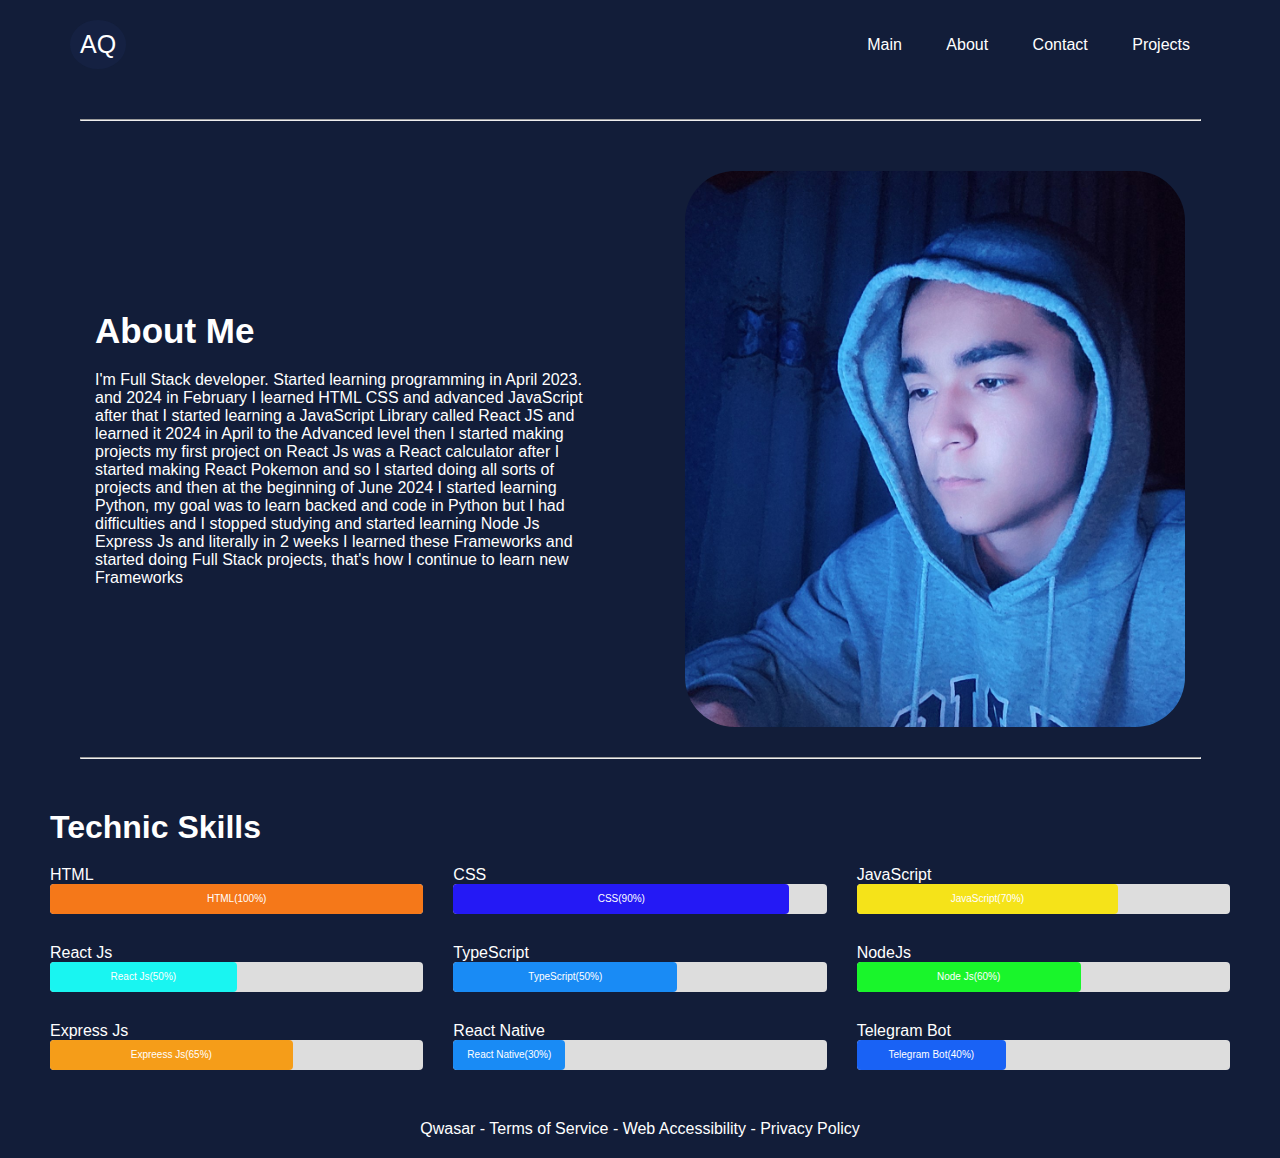
==== about.html @ a71c52dc "Portfolio" ====
<!DOCTYPE html>
<html lang="en">
  <head>
    <meta charset="UTF-8" />
    <meta name="viewport" content="width=device-width, initial-scale=1.0" />
    <link
      rel="stylesheet"
      href="https://cdnjs.cloudflare.com/ajax/libs/font-awesome/6.5.2/css/all.min.css"
    />
    <link rel="stylesheet" href="./css/about.css" />
    <link rel="stylesheet" href="./css/header.css" />
    <title>Document</title>
  </head>
  <body>
    <div class="content">
      <header>
        <div class="logo">AQ</div>
        <div class="nav-items">
          <a href="/">Main</a>
          <a href="./about.html">About</a>
          <a href="./contact.html">Contact</a>
          <a href="./project.html">Projects</a>
        </div>
      </header>
      <div class="main">
        <hr />
        <div class="about-content">
          <div class="about">
            <h2>About Me</h2>
            <p>
              I'm Full Stack developer. Started learning programming in April
              2023. and 2024 in February I learned HTML CSS and advanced
              JavaScript after that I started learning a JavaScript Library
              called React JS and learned it 2024 in April to the Advanced level
              then I started making projects my first project on React Js was a
              React calculator after I started making React Pokemon and so I
              started doing all sorts of projects and then at the beginning of
              June 2024 I started learning Python, my goal was to learn backed
              and code in Python but I had difficulties and I stopped studying
              and started learning Node Js Express Js and literally in 2 weeks I
              learned these Frameworks and started doing Full Stack projects,
              that's how I continue to learn new Frameworks
            </p>
          </div>
          <img src="./img/photo_2024-07-16_12-05-18.jpg" alt="" />
        </div>
        <hr />
        <h1>Technic Skills</h1>
        <div class="skills">
          <div class="skill-progress">
            <p>HTML</p>
            <div class="progress-container">
              <div class="progress-bar" id="myProgressBar">HTML(100%)</div>
            </div>
          </div>
          <div class="skill-progress">
            <p>CSS</p>
            <div class="progress-container">
              <div class="progress-bar" id="myProgressBar">CSS(90%)</div>
            </div>
          </div>
          <div class="skill-progress">
            <p>JavaScript</p>
            <div class="progress-container">
              <div class="progress-bar" id="myProgressBar">JavaScript(70%)</div>
            </div>
          </div>
          <div class="skill-progress">
            <p>React Js</p>
            <div class="progress-container">
              <div class="progress-bar" id="myProgressBar">React Js(50%)</div>
            </div>
          </div>
          <div class="skill-progress">
            <p>TypeScript</p>
            <div class="progress-container">
              <div class="progress-bar" id="myProgressBar">TypeScript(50%)</div>
            </div>
          </div>
          <div class="skill-progress">
            <p>NodeJs</p>
            <div class="progress-container">
              <div class="progress-bar" id="myProgressBar">Node Js(60%)</div>
            </div>
          </div>
          <div class="skill-progress">
            <p>Express Js</p>
            <div class="progress-container">
              <div class="progress-bar" id="myProgressBar">
                Expreess Js(65%)
              </div>
            </div>
          </div>
          <div class="skill-progress">
            <p>React Native</p>
            <div class="progress-container">
              <div class="progress-bar" id="myProgressBar">
                React Native(30%)
              </div>
            </div>
          </div>
          <div class="skill-progress">
            <p>Telegram Bot</p>
            <div class="progress-container">
              <div class="progress-bar" id="myProgressBar">
                Telegram Bot(40%)
              </div>
            </div>
          </div>
        </div>
      </div>
      <footer>
        <p>Qwasar - Terms of Service - Web Accessibility - Privacy Policy</p>
      </footer>
    </div>
  </body>
</html>
---- css/about.css ----
/* Reset styles */
* {
  margin: 0;
  padding: 0;
  box-sizing: border-box;
  font-family: "Poppins", sans-serif;
  color: #fff;
}

/* Main content styles */
.content .main {
  margin-top: 30px;
  padding: 0 30px;
}

.content .main h1 {
  margin-top: 50px;
}

.content .main .skills {
  margin-top: 20px;
  display: grid;
  grid-template-columns: repeat(3, 1fr);
  gap: 30px;
}

.content .main .skills .skill-progress .progress-container {
  width: 100%;
  background-color: #ddd;
  font-size: 10px;
  border-radius: 4px;
}

.content .main .skills .skill-progress .progress-container .progress-bar {
  height: 30px;
  background-color: #4caf50;
  text-align: center;
  line-height: 30px;
  color: white;
  border-radius: 4px;
}

/* Skill progress bar widths */
.content
  .main
  .skills
  .skill-progress:nth-child(1)
  .progress-container
  .progress-bar {
  background-color: #f57819;
  width: 100%;
}

.content
  .main
  .skills
  .skill-progress:nth-child(2)
  .progress-container
  .progress-bar {
  background-color: #2419f5;
  width: 90%;
}

.content
  .main
  .skills
  .skill-progress:nth-child(3)
  .progress-container
  .progress-bar {
  background-color: #f5e319;
  width: 70%;
}

.content
  .main
  .skills
  .skill-progress:nth-child(4)
  .progress-container
  .progress-bar {
  background-color: #19f5f1;
  width: 50%;
}

.content
  .main
  .skills
  .skill-progress:nth-child(5)
  .progress-container
  .progress-bar {
  background-color: #198bf5;
  width: 60%;
}

.content
  .main
  .skills
  .skill-progress:nth-child(6)
  .progress-container
  .progress-bar {
  background-color: #19f52b;
  width: 60%;
}

.main .skills .skill-progress:nth-child(7) .progress-container .progress-bar {
  background-color: #f59d19;
  width: 65%;
}

.main .skills .skill-progress:nth-child(8) .progress-container .progress-bar {
  background-color: #198bf5;
  width: 30%;
}

.main .skills .skill-progress:nth-child(9) .progress-container .progress-bar {
  background-color: #1962f5;
  width: 40%;
}

hr {
  margin: 50px;
}

/* About content styles */
.main .about-content {
  margin-top: 50px;
  display: flex;
  justify-content: space-around;
  align-items: center;
}

.main .about-content h2 {
  font-size: 35px;
  margin-bottom: 20px;
}

.main .about-content .about {
  width: 500px;
}

.main .about-content img {
  width: 500px;
  border-radius: 50px;
}

/* Footer styles */
.content footer p {
  margin-top: 50px;
  text-align: center;
}

/* Responsive styles */
@media only screen and (max-width: 1100px) {
  .content .about-content {
    flex-direction: column;
    text-align: center;
    gap: 30px;
  }
  .content .main .skills {
    grid-template-columns: repeat(2, 1fr);
  }
}

@media only screen and (max-width: 750px) {
  .content .about-content {
    flex-direction: column;
    text-align: center;
    gap: 30px;
  }
  .content .main .skills {
    grid-template-columns: repeat(1, 1fr);
  }
  header {
    flex-direction: column;
    gap: 10px;
    align-items: center;
  }
}

@media only screen and (max-width: 580px) {
  header .nav-items a {
    font-size: 10px;
  }
  .main .about-content img {
    width: 300px;
    border-radius: 50px;
  }
  .main .about-content p {
    font-size: 10px;
    width: 300px;
    margin: 0 auto;
  }

  .content .main .skills .skill-progress {
    width: 300px;
    margin: 0 auto;
  }
  .content .main .skills .skill-progress .progress-container {
    background-color: #ddd;
    font-size: 10px;
    border-radius: 4px;
  }
}

@media only screen and (max-width: 440px) {
  .content .main .skills .skill-progress {
    width: 150px;
    margin: 0 auto;
  }
  .content .main .skills .skill-progress .progress-container {
    background-color: #ddd;
    font-size: 10px;
    border-radius: 4px;
  }
}

@media only screen and (max-width: 400px) {
  header .nav-items {
    display: flex;
    font-size: 6px;
  }
}
---- css/header.css ----
.content {
  background-color: rgba(18, 29, 57, 1);
  padding: 0 20px 20px;
  overflow: hidden;
}

.content header {
  display: flex;
  justify-content: space-between;
  align-items: center;
  padding: 20px 50px;
}

.content header div:nth-child(1) {
  display: flex;
  justify-content: center;
  align-items: center;
  color: #fff;
  font-size: 25px;
  font-weight: 500;
  padding: 10px;

  border-radius: 50%;
  cursor: pointer;
  background-color: rgba(23, 38, 76, 0.5);
}

.content header .nav-items a {
  margin: 0 20px;
  color: #fff;
  text-decoration: none;
}

hr {
  margin: 30px auto;
  width: 95%;
}
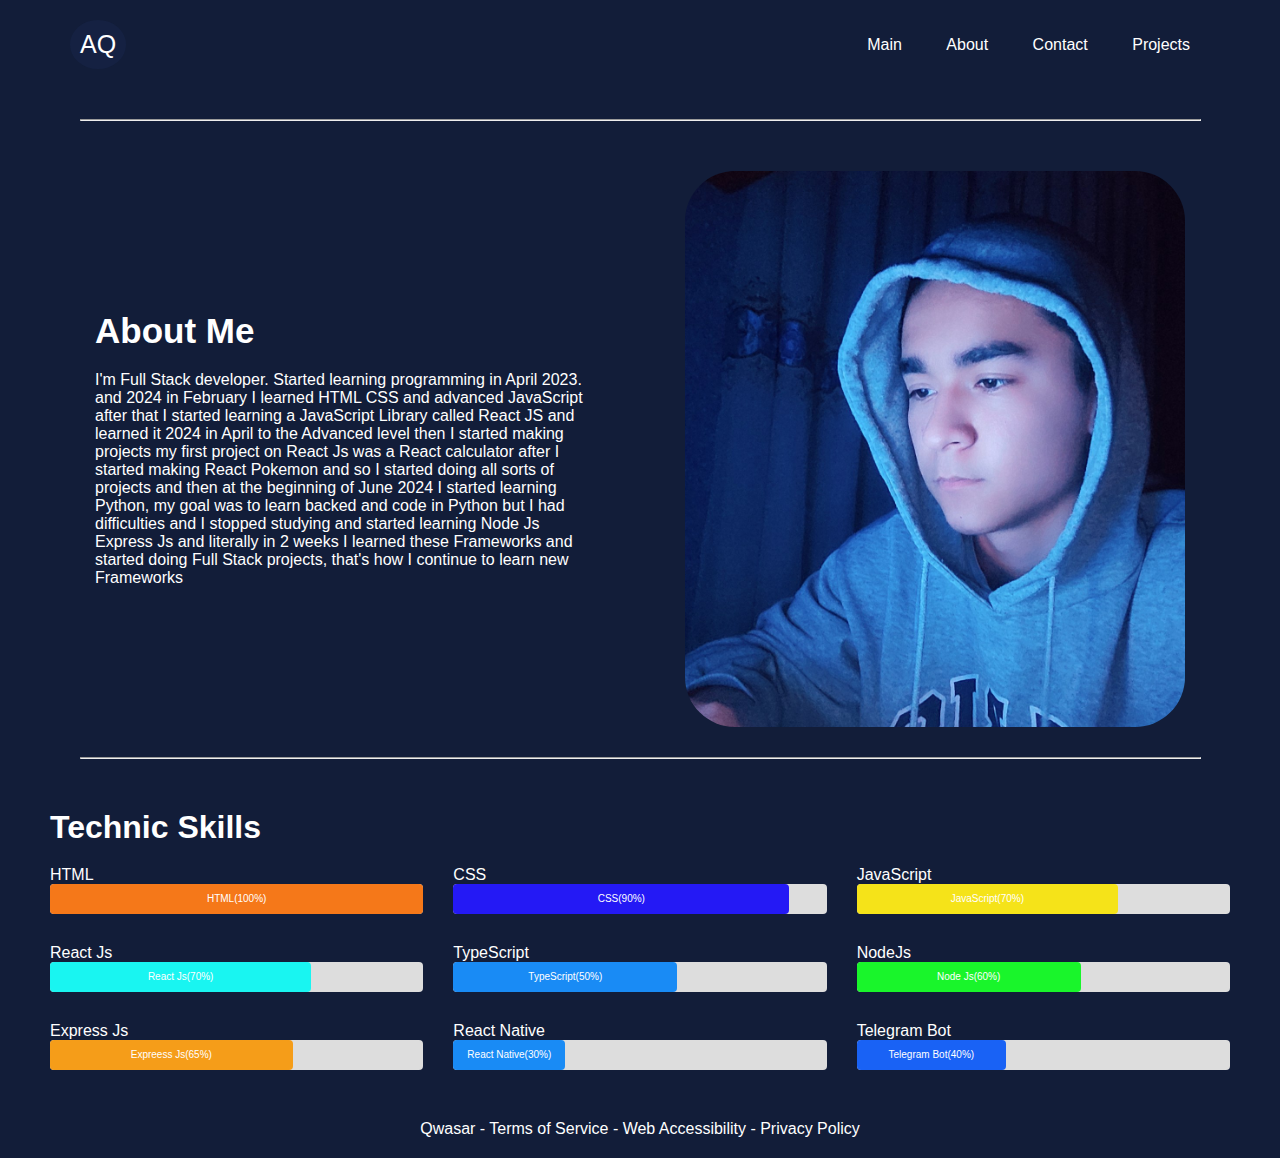
==== commit c8c30000: "Add new project to Portfolio" ====
--- a/about.html
+++ b/about.html
@@ -68,7 +68,7 @@
           <div class="skill-progress">
             <p>React Js</p>
             <div class="progress-container">
-              <div class="progress-bar" id="myProgressBar">React Js(50%)</div>
+              <div class="progress-bar" id="myProgressBar">React Js(70%)</div>
             </div>
           </div>
           <div class="skill-progress">
--- a/css/about.css
+++ b/css/about.css
@@ -78,7 +78,7 @@
   .progress-container
   .progress-bar {
   background-color: #19f5f1;
-  width: 50%;
+  width: 70%;
 }
 
 .content
